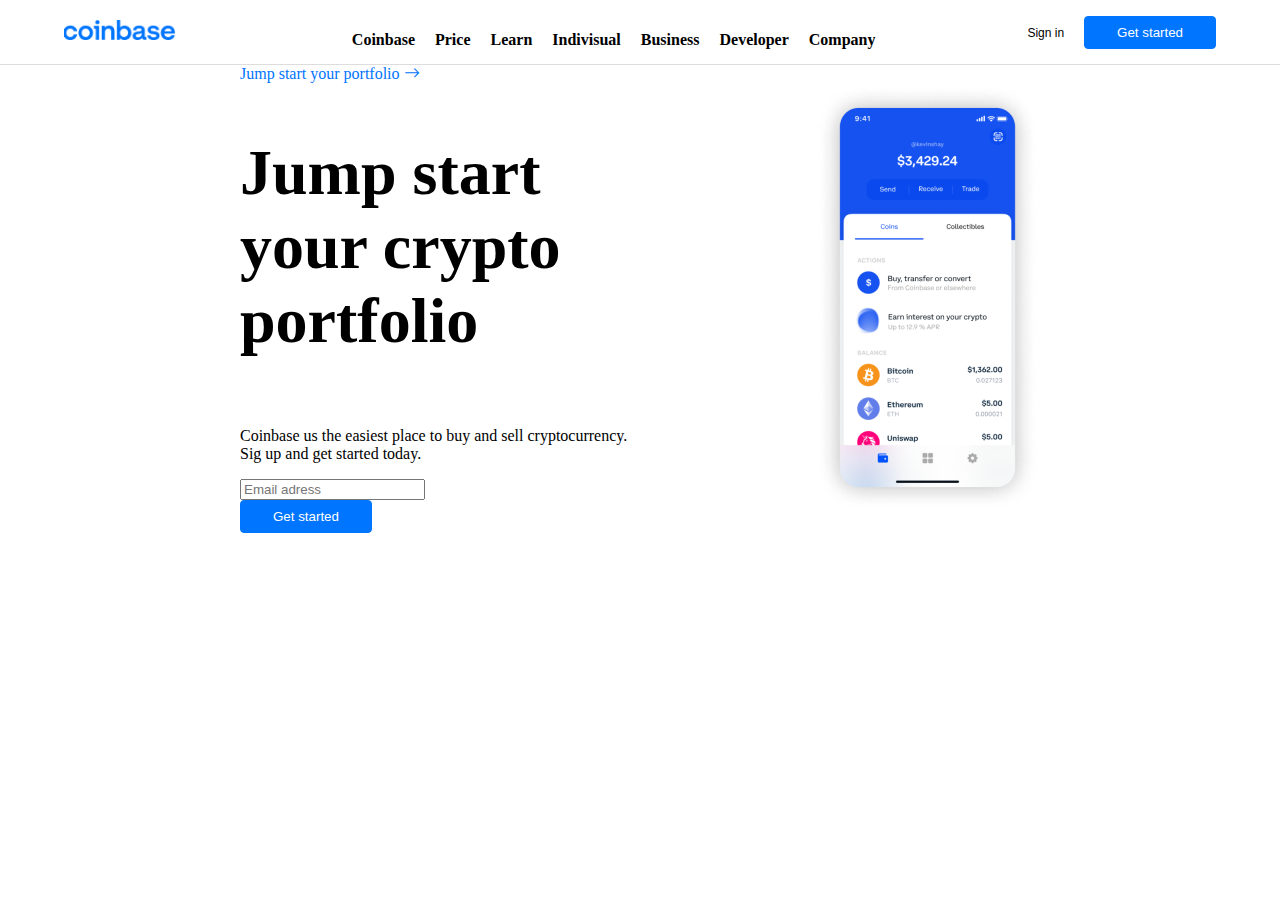
==== 13-ProyectoFinal/html/index.html @ bb2b4a48 "Nav-bar and Home" ====
<!DOCTYPE html>
<html lang="en">

<head>
    <meta charset="UTF-8" />
    <meta http-equiv="X-UA-Compatible" content="IE=edge" />
    <meta name="viewport" content="width=device-width, initial-scale=1.0" />
    <link rel="stylesheet" href="../css/style.css" />
    <link href="https://cdn.jsdelivr.net/npm/bootstrap@5.2.2/dist/css/bootstrap.min.css" rel="stylesheet"
        integrity="sha384-Zenh87qX5JnK2Jl0vWa8Ck2rdkQ2Bzep5IDxbcnCeuOxjzrPF/et3URy9Bv1WTRi" crossorigin="anonymous" />
    <link rel="stylesheet" href="https://cdn.jsdelivr.net/npm/bootstrap-icons@1.9.1/font/bootstrap-icons.css" />
    <title>Proyecto Final</title>
</head>

<body>
    <nav class="nav">
        <div class="logo">
            <a href="#"><img src="../assets/img/logo.png" alt="logo"></a>
        </div>
        <div class="menu">
            <ul class="main-menu">
                <li><a href="#">Coinbase</a></li>
                <li><a href="#">Price</a></li>
                <li><a href="#">Learn</a></li>
                <li><a href="#">Indivisual</a></li>
                <li><a href="#">Business</a></li>
                <li><a href="#">Developer</a></li>
                <li><a href="#">Company</a></li>
            </ul>
        </div>
        <div class="get-setarted">
            <button class="btn-sec-s">Sign in</button>
            <button class="btn-main">Get started</button>
        </div>
    </nav>
    <section class="home">
        <div class="home-cta">
            <div class="cta-text">
                <span>Jump start your portfolio</span>
                <i class="bi bi-arrow-right"></i>                
            </div>
            <h2 class="home-title">Jump start your crypto portfolio</h2>
            <div class="home-description">
                <span>Coinbase us the easiest place to buy and sell cryptocurrency. Sig up and get started today.</span>
            </div>
            <div class="lead-magnet row align-items-center">
                <div class="col-7">
                    <input type="text" class="form-control" placeholder="Email adress">
                </div>
                <div class="col">
                    <button class="btn-main">Get started </button>
                </div>  
            </div>
        </div>
        <div class="home-img">
            <img src="../assets/img/wallet.png" alt="wallet">
        </div>
    </section>
    <section class="features"></section>

</body>

</html>

<!--
    
<div>
    <button class="btn-main">Boton main</button>
    <button class="btn-main-s">Boton main-s</button>
</div>
<div>
    <button class="btn-sec">Boton sec</button>
    <button class="btn-sec-s">Boton sec-s</button>
</div>

<div>
    <span class="icon-sm"><i class="bi bi-arrow-clockwise"></i></span>
</div>
<div class="feature-container">
    <section class="feature">  
        <span class="icon"><i class="bi bi-eye-fill"></i></span>
        <h3>Secure Storage</h3>
        <p class="description"> We store the vast majority of the digital assets in secure offline storage.</p>
        <p class="sub-description">Learn how Coinbase keeps your funds safe and secure </p>
    </section>   
    <section class="feature">  
        <span class="icon"><i class="bi bi-eye-fill"></i></span>
        <h3>Secure Storage</h3>
        <p class="description"> We store the vast majority of the digital assets in secure offline storage.</p>
        <p class="sub-description">Learn how Coinbase keeps your funds safe and secure </p>
    </section>   
    <section class="feature">  
        <span class="icon"><i class="bi bi-eye-fill"></i></span>
        <h3>Secure Storage</h3>
        <p class="description"> We store the vast majority of the digital assets in secure offline storage.</p>
        <p class="sub-description">Learn how Coinbase keeps your funds safe and secure </p>
    </section>   
</div>
<div class="icon-desc-container">
    <span class="icon-desc"><i class="bi bi-person-plus-fill"></i></span>
    <h3>Create an account</h3>
</div>    -->
---- 13-ProyectoFinal/css/style.css ----
.btn-main, .btn-main-s {
  padding: 0.5rem 2rem;
  border-radius: 0.25rem;
  background-color: #0075ff;
  color: white;
  border: solid 1px #0075ff;
}
.btn-main:hover, .btn-main-s:hover {
  background-color: white;
  color: #0075ff;
  border: solid 1px #0075ff;
}
.btn-main-s {
  font-size: 0.75rem;
  padding: 0.1rem 1rem;
}

.btn-sec, .btn-sec-s {
  padding: 0.5rem 2rem;
  border-radius: 0.25rem;
  color: black;
  background-color: transparent;
  border: none;
}
.btn-sec:hover, .btn-sec-s:hover {
  background-color: transparent;
  color: #888;
  border: none;
}
.btn-sec-s {
  font-size: 0.75rem;
  padding: 0.1rem 1rem;
}

.main-menu {
  margin-bottom: 0rem;
}
.main-menu li {
  padding-inline-start: 0px;
  display: inline;
  list-style: none;
  font-size: 1rem;
  margin: 0rem 0.5rem;
  font-weight: bold;
}
.main-menu li a {
  color: #000;
  text-decoration: none;
}
.main-menu li a:hover {
  text-decoration: underline;
}

.icon-sm i {
  color: #0075ff;
  padding: 0.1rem 0.25rem;
  border-radius: 50%;
  box-shadow: 0 0 10px rgba(0, 0, 64, 0.4117647059);
}

.feature-container {
  display: flex;
  text-align: center;
}

.feature {
  margin: 1rem;
  display: flex;
  flex-direction: column;
  align-items: center;
  justify-content: center;
}

.icon {
  color: #0075ff;
  font-size: 8rem;
}

.description {
  width: 60%;
  line-height: 1.3rem;
  color: #888;
  margin-bottom: 3rem;
}

.sub-description {
  width: 60%;
  line-height: 1.3rem;
  color: #0075ff;
}

.icon-desc-container {
  display: flex;
  flex-direction: column;
  align-items: center;
  justify-content: center;
}

.icon-desc {
  color: #0075ff;
  font-size: 8rem;
}

body {
  padding: 0;
  margin: 0;
}

.nav {
  display: flex;
  align-items: center;
  justify-content: space-around;
  width: 100%;
  height: 4rem;
  border-bottom: solid 1px #ddd;
}

.logo a img {
  max-width: 7rem;
}

.home {
  display: flex;
  align-items: center;
  justify-content: center;
  width: 100%;
}
.home .home-cta {
  width: 25rem;
}
.home .home-cta .cta-text {
  color: #0075ff;
}
.home .home-cta .home-title {
  font-size: 4rem;
}
.home .home-cta .home-description {
  padding-bottom: 1rem;
  padding-top: 1rem;
}
.home .home-img {
  text-align: right;
  width: 25rem;
}

/*# sourceMappingURL=style.css.map */
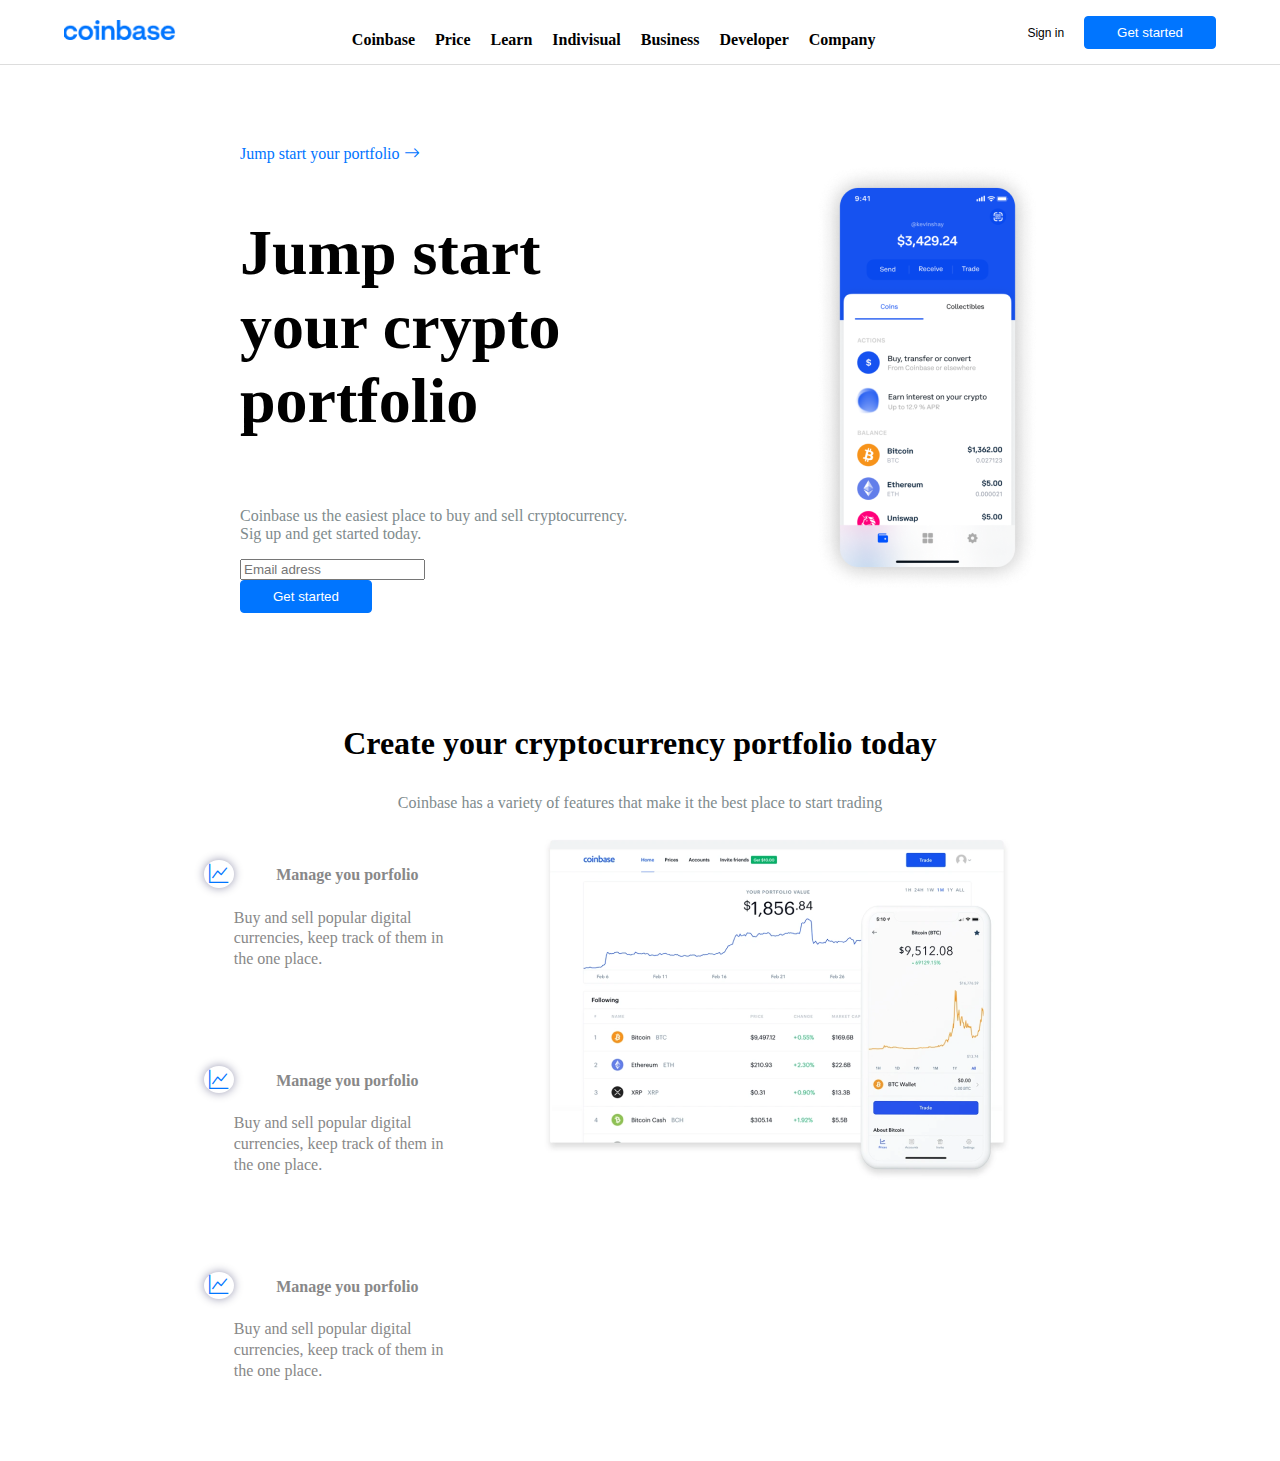
==== commit 8438045c: "Features" ====
--- a/13-ProyectoFinal/html/index.html
+++ b/13-ProyectoFinal/html/index.html
@@ -33,11 +33,11 @@
             <button class="btn-main">Get started</button>
         </div>
     </nav>
-    <section class="home">
+    <section class="sec-home">
         <div class="home-cta">
             <div class="cta-text">
                 <span>Jump start your portfolio</span>
-                <i class="bi bi-arrow-right"></i>                
+                <i class="bi bi-arrow-right"></i>
             </div>
             <h2 class="home-title">Jump start your crypto portfolio</h2>
             <div class="home-description">
@@ -49,14 +49,56 @@
                 </div>
                 <div class="col">
                     <button class="btn-main">Get started </button>
-                </div>  
+                </div>
             </div>
         </div>
         <div class="home-img">
             <img src="../assets/img/wallet.png" alt="wallet">
         </div>
     </section>
-    <section class="features"></section>
+    <section class="sec-features">
+        <div class="intro">
+            <h3>Create your cryptocurrency portfolio today</h3>
+            <p>Coinbase has a variety of features that make it the best place to start trading</p>
+        </div>
+        <div class="features">
+            <div class="text">
+                <div class="feature">
+                    <div class="icono">
+                        <span class="icon-sm"><i class="bi bi-graph-up"></i></span>
+                    </div>
+                    <div class="description">
+                        <h4 class="title">Manage you porfolio</h4>
+                        <p class="text">Buy and sell popular digital currencies, keep track of them in the one place.
+                        </p>
+                    </div>
+                </div>
+                <div class="feature">
+                    <div class="icono">
+                        <span class="icon-sm"><i class="bi bi-graph-up"></i></span>
+                    </div>
+                    <div class="description">
+                        <h4 class="title">Manage you porfolio</h4>
+                        <p class="text">Buy and sell popular digital currencies, keep track of them in the one place.
+                        </p>
+                    </div>
+                </div>
+                <div class="feature">
+                    <div class="icono">
+                        <span class="icon-sm"><i class="bi bi-graph-up"></i></span>
+                    </div>
+                    <div class="description">
+                        <h4 class="title">Manage you porfolio</h4>
+                        <p class="text">Buy and sell popular digital currencies, keep track of them in the one place.
+                        </p>
+                    </div>
+                </div>
+            </div>
+            <div class="image">
+                <img src="../assets/img/charts.png" alt="charts">
+            </div>
+        </div>
+    </section>
 
 </body>
 
--- a/13-ProyectoFinal/css/style.css
+++ b/13-ProyectoFinal/css/style.css
@@ -52,8 +52,9 @@
 }
 
 .icon-sm i {
+  font-size: 1.2rem;
   color: #0075ff;
-  padding: 0.1rem 0.25rem;
+  padding: 0.2rem 0.35rem;
   border-radius: 50%;
   box-shadow: 0 0 10px rgba(0, 0, 64, 0.4117647059);
 }
@@ -119,28 +120,64 @@
   max-width: 7rem;
 }
 
-.home {
+.sec-home {
   display: flex;
   align-items: center;
   justify-content: center;
   width: 100%;
+  padding-top: 5rem;
 }
-.home .home-cta {
+.sec-home .home-cta {
   width: 25rem;
 }
-.home .home-cta .cta-text {
+.sec-home .home-cta .cta-text {
   color: #0075ff;
 }
-.home .home-cta .home-title {
+.sec-home .home-cta .home-title {
   font-size: 4rem;
 }
-.home .home-cta .home-description {
+.sec-home .home-cta .home-description {
   padding-bottom: 1rem;
   padding-top: 1rem;
+  color: #808b8d;
 }
-.home .home-img {
+.sec-home .home-img {
   text-align: right;
   width: 25rem;
 }
 
+.sec-features {
+  display: flex;
+  align-items: center;
+  justify-content: center;
+  width: 100%;
+  padding-top: 5rem;
+  flex-direction: column;
+  text-align: center;
+}
+.sec-features .intro h3 {
+  font-size: 2rem;
+}
+.sec-features .intro p {
+  color: #808b8d;
+}
+.sec-features .features {
+  display: flex;
+}
+.sec-features .features .text {
+  max-width: 40%;
+}
+.sec-features .features .text .feature {
+  display: flex;
+  flex-direction: row;
+  align-items: baseline;
+}
+.sec-features .features .text .feature .description .text {
+  max-width: 100%;
+  text-align: left;
+}
+.sec-features .features .image {
+  max-width: 60%;
+}
+
 /*# sourceMappingURL=style.css.map */
